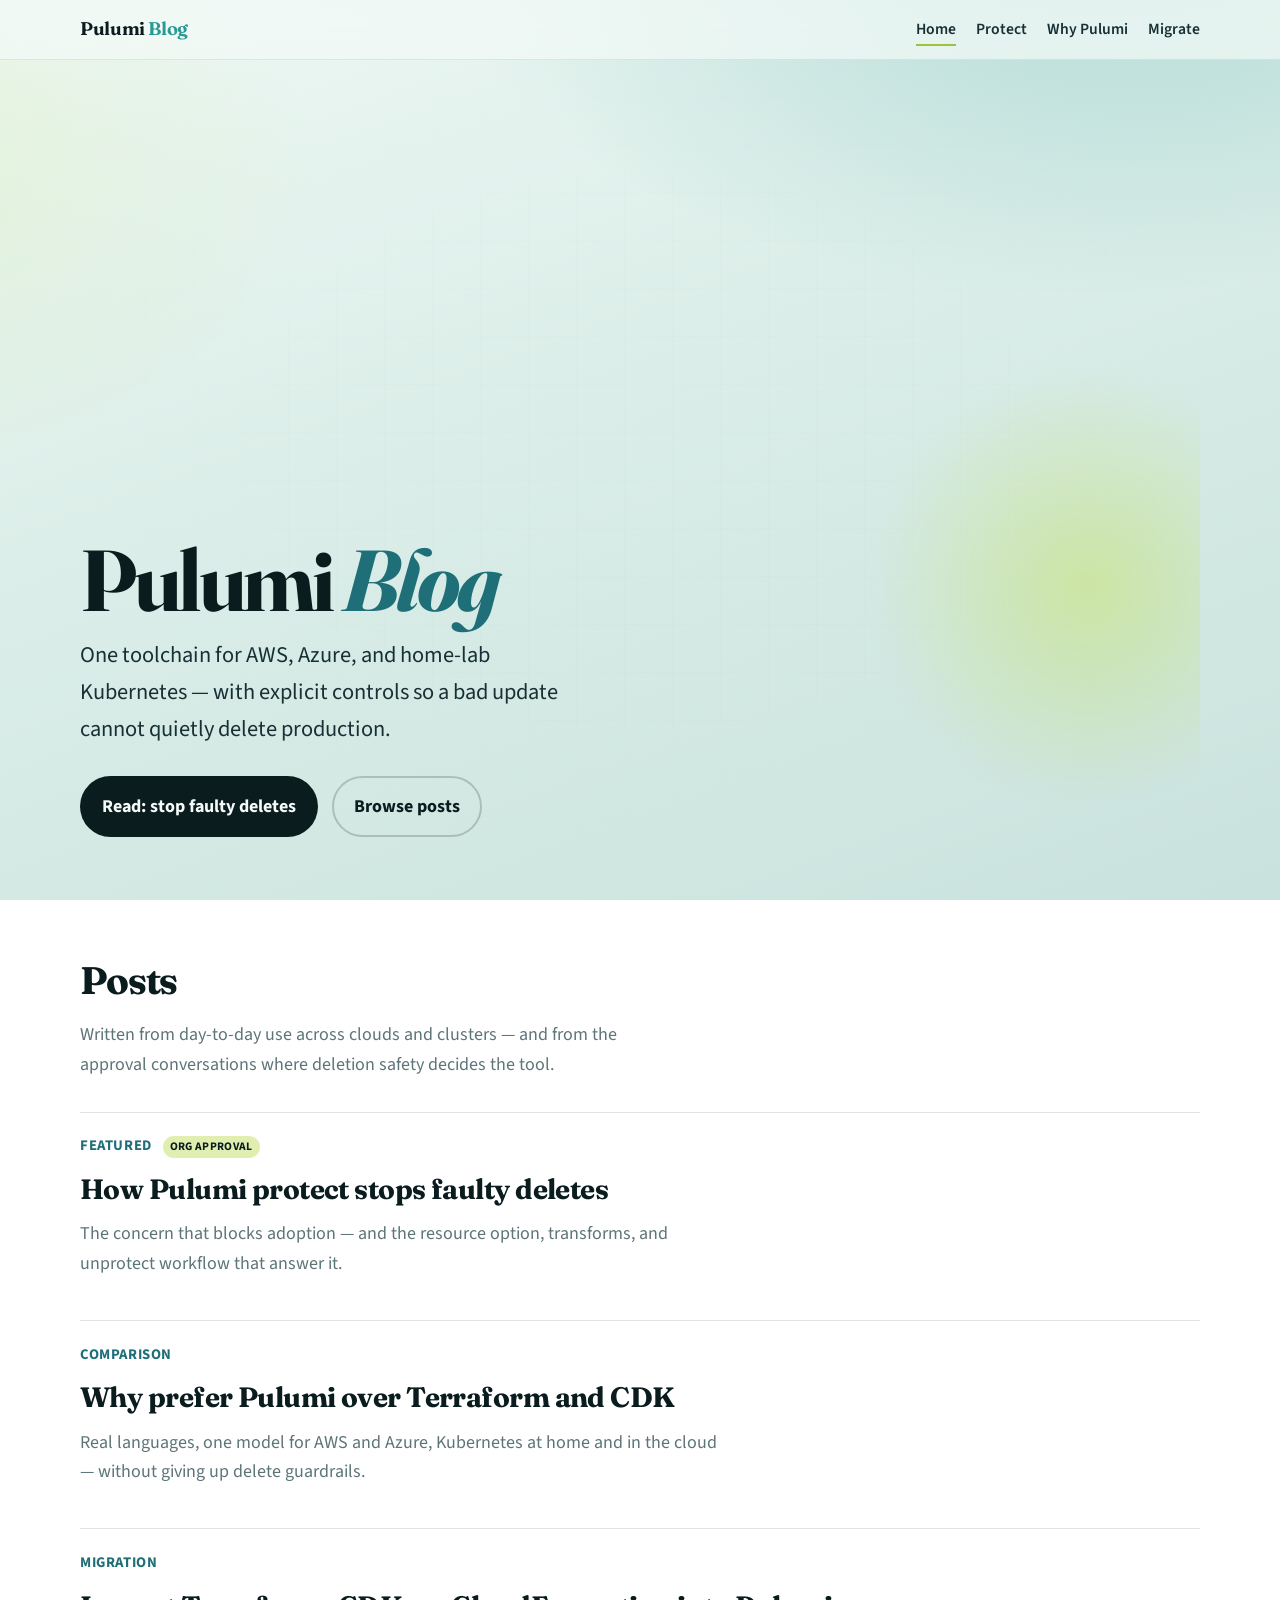
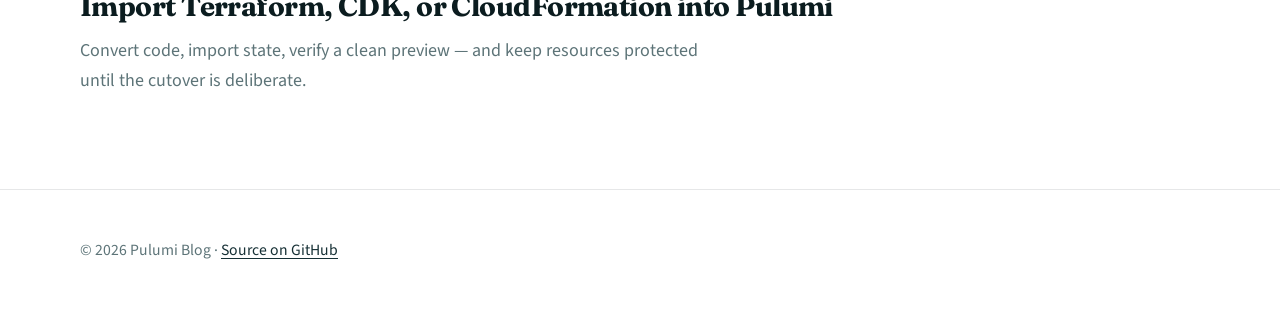
==== index.html @ 402608b0 "Add Pulumi GitHub Pages blog on protect and migration Static site with home page and three posts: wh" ====
<!DOCTYPE html>
<html lang="en">
  <head>
    <meta charset="utf-8" />
    <meta name="viewport" content="width=device-width, initial-scale=1" />
    <title>Pulumi Blog — Safe infrastructure as code</title>
    <meta
      name="description"
      content="Notes on preferring Pulumi for AWS, Azure, and Kubernetes — and how protect stops faulty deletes."
    />
    <link rel="preconnect" href="https://fonts.googleapis.com" />
    <link rel="preconnect" href="https://fonts.gstatic.com" crossorigin />
    <link
      href="https://fonts.googleapis.com/css2?family=Fraunces:opsz,wght@9..144,500;9..144,650;9..144,700&family=IBM+Plex+Mono:wght@400;500&family=Source+Sans+3:wght@400;600;700&display=swap"
      rel="stylesheet"
    />
    <link rel="stylesheet" href="assets/css/styles.css" />
  </head>
  <body>
    <header class="site-header">
      <div class="site-header__inner">
        <a class="brand" href="./">Pulumi <span>Blog</span></a>
        <nav class="nav" aria-label="Primary">
          <a href="./" aria-current="page">Home</a>
          <a href="posts/pulumi-protect.html">Protect</a>
          <a href="posts/why-pulumi.html">Why Pulumi</a>
          <a href="posts/migrate-to-pulumi.html">Migrate</a>
        </nav>
      </div>
    </header>

    <main>
      <section class="hero wrap">
        <div class="hero__glow" aria-hidden="true"></div>
        <div class="hero__copy">
          <h1 class="hero__brand">Pulumi <em>Blog</em></h1>
          <p class="hero__lede">
            One toolchain for AWS, Azure, and home-lab Kubernetes — with explicit
            controls so a bad update cannot quietly delete production.
          </p>
          <div class="cta-row">
            <a class="btn btn--primary" href="posts/pulumi-protect.html"
              >Read: stop faulty deletes</a
            >
            <a class="btn btn--ghost" href="#posts">Browse posts</a>
          </div>
        </div>
      </section>

      <section class="section wrap" id="posts">
        <h2 class="section__title">Posts</h2>
        <p class="section__lede">
          Written from day-to-day use across clouds and clusters — and from the
          approval conversations where deletion safety decides the tool.
        </p>
        <ul class="post-list">
          <li data-reveal>
            <a class="post-link" href="posts/pulumi-protect.html">
              <div class="post-link__meta">
                Featured <span class="featured-mark">Org approval</span>
              </div>
              <h3 class="post-link__title">
                How Pulumi protect stops faulty deletes
              </h3>
              <p class="post-link__excerpt">
                The concern that blocks adoption — and the resource option,
                transforms, and unprotect workflow that answer it.
              </p>
            </a>
          </li>
          <li data-reveal>
            <a class="post-link" href="posts/why-pulumi.html">
              <div class="post-link__meta">Comparison</div>
              <h3 class="post-link__title">
                Why prefer Pulumi over Terraform and CDK
              </h3>
              <p class="post-link__excerpt">
                Real languages, one model for AWS and Azure, Kubernetes at home
                and in the cloud — without giving up delete guardrails.
              </p>
            </a>
          </li>
          <li data-reveal>
            <a class="post-link" href="posts/migrate-to-pulumi.html">
              <div class="post-link__meta">Migration</div>
              <h3 class="post-link__title">
                Import Terraform, CDK, or CloudFormation into Pulumi
              </h3>
              <p class="post-link__excerpt">
                Convert code, import state, verify a clean preview — and keep
                resources protected until the cutover is deliberate.
              </p>
            </a>
          </li>
        </ul>
      </section>
    </main>

    <footer class="site-footer">
      <div class="site-footer__inner">
        <p>
          © <span data-year></span> Pulumi Blog ·
          <a href="https://github.com/pramodshanmugam/pulumi-blog">Source on GitHub</a>
        </p>
      </div>
    </footer>
    <script src="assets/js/main.js"></script>
  </body>
</html>
---- assets/css/styles.css ----
:root {
  --ink: #0b1c1f;
  --ink-soft: #163035;
  --teal: #1f6f78;
  --teal-bright: #2a9a96;
  --mist: #d7ece8;
  --paper: #f3faf7;
  --lime: #c6e26e;
  --lime-deep: #9fc23a;
  --warn: #e8a05c;
  --muted: #5d7478;
  --code-bg: #102428;
  --shadow: 0 24px 60px rgba(11, 28, 31, 0.18);
  --radius: 1.25rem;
  --font-display: "Fraunces", Georgia, serif;
  --font-body: "Source Sans 3", "Segoe UI", sans-serif;
  --font-mono: "IBM Plex Mono", ui-monospace, monospace;
  --max: 70rem;
  --prose: 44rem;
}

*,
*::before,
*::after {
  box-sizing: border-box;
}

html {
  scroll-behavior: smooth;
}

body {
  margin: 0;
  min-height: 100vh;
  color: var(--ink);
  font-family: var(--font-body);
  font-size: 1.125rem;
  line-height: 1.65;
  background:
    radial-gradient(1200px 700px at 85% -10%, rgba(42, 154, 150, 0.28), transparent 55%),
    radial-gradient(900px 600px at -10% 20%, rgba(198, 226, 110, 0.18), transparent 50%),
    linear-gradient(160deg, #eef8f4 0%, #dceee9 42%, #c9e2dd 100%);
  background-attachment: fixed;
}

body::before {
  content: "";
  position: fixed;
  inset: 0;
  pointer-events: none;
  opacity: 0.35;
  background-image:
    linear-gradient(rgba(11, 28, 31, 0.03) 1px, transparent 1px),
    linear-gradient(90deg, rgba(11, 28, 31, 0.03) 1px, transparent 1px);
  background-size: 48px 48px;
  mask-image: radial-gradient(ellipse at center, black 30%, transparent 75%);
  z-index: -1;
}

a {
  color: var(--teal);
  text-decoration-thickness: 0.08em;
  text-underline-offset: 0.18em;
  transition: color 160ms ease, text-decoration-color 160ms ease;
}

a:hover {
  color: var(--ink);
}

img {
  max-width: 100%;
  display: block;
}

.site-header {
  position: sticky;
  top: 0;
  z-index: 20;
  backdrop-filter: blur(14px);
  background: rgba(243, 250, 247, 0.72);
  border-bottom: 1px solid rgba(31, 111, 120, 0.12);
}

.site-header__inner,
.site-footer__inner,
.wrap {
  width: min(100% - 2rem, var(--max));
  margin-inline: auto;
}

.site-header__inner {
  display: flex;
  align-items: center;
  justify-content: space-between;
  gap: 1rem;
  padding: 0.9rem 0;
}

.brand {
  font-family: var(--font-display);
  font-weight: 650;
  font-size: 1.15rem;
  letter-spacing: -0.02em;
  color: var(--ink);
  text-decoration: none;
}

.brand span {
  color: var(--teal-bright);
}

.nav {
  display: flex;
  gap: 1.25rem;
  flex-wrap: wrap;
}

.nav a {
  color: var(--ink-soft);
  text-decoration: none;
  font-weight: 600;
  font-size: 0.98rem;
  position: relative;
}

.nav a::after {
  content: "";
  position: absolute;
  left: 0;
  bottom: -0.2rem;
  width: 100%;
  height: 2px;
  background: var(--lime-deep);
  transform: scaleX(0);
  transform-origin: left;
  transition: transform 220ms ease;
}

.nav a:hover::after,
.nav a[aria-current="page"]::after {
  transform: scaleX(1);
}

.hero {
  min-height: calc(100vh - 4.2rem);
  display: grid;
  align-items: end;
  padding: 4rem 0 3.5rem;
  position: relative;
  overflow: hidden;
}

.hero__glow {
  position: absolute;
  inset: auto -10% 10% auto;
  width: min(42vw, 28rem);
  aspect-ratio: 1;
  border-radius: 50%;
  background: radial-gradient(circle, rgba(198, 226, 110, 0.55), transparent 68%);
  filter: blur(8px);
  animation: drift 10s ease-in-out infinite alternate;
  pointer-events: none;
}

.hero__copy {
  position: relative;
  max-width: 38rem;
  animation: rise 700ms ease both;
}

.hero__brand {
  margin: 0 0 1rem;
  font-family: var(--font-display);
  font-size: clamp(3rem, 8vw, 5.4rem);
  line-height: 0.95;
  letter-spacing: -0.04em;
  color: var(--ink);
}

.hero__brand em {
  font-style: italic;
  color: var(--teal);
}

.hero__lede {
  margin: 0 0 1.75rem;
  font-size: clamp(1.15rem, 2.4vw, 1.4rem);
  color: var(--ink-soft);
  max-width: 32rem;
}

.cta-row {
  display: flex;
  flex-wrap: wrap;
  gap: 0.85rem;
}

.btn {
  display: inline-flex;
  align-items: center;
  justify-content: center;
  gap: 0.4rem;
  padding: 0.85rem 1.25rem;
  border-radius: 999px;
  font-weight: 700;
  text-decoration: none;
  border: 2px solid transparent;
  transition: transform 180ms ease, background 180ms ease, color 180ms ease, border-color 180ms ease;
}

.btn:hover {
  transform: translateY(-2px);
}

.btn--primary {
  background: var(--ink);
  color: var(--paper);
}

.btn--primary:hover {
  background: var(--teal);
  color: white;
}

.btn--ghost {
  background: transparent;
  color: var(--ink);
  border-color: rgba(11, 28, 31, 0.2);
}

.btn--ghost:hover {
  border-color: var(--teal);
  color: var(--teal);
}

.section {
  padding: 3.5rem 0 4.5rem;
}

.section__title {
  margin: 0 0 0.5rem;
  font-family: var(--font-display);
  font-size: clamp(1.8rem, 3.5vw, 2.4rem);
  letter-spacing: -0.03em;
}

.section__lede {
  margin: 0 0 2rem;
  color: var(--muted);
  max-width: 36rem;
}

.post-list {
  list-style: none;
  margin: 0;
  padding: 0;
  display: grid;
  gap: 1.25rem;
}

.post-list li {
  opacity: 0;
  transform: translateY(16px);
  transition: opacity 500ms ease, transform 500ms ease;
}

.post-list li.is-visible {
  opacity: 1;
  transform: none;
}

.post-link {
  display: grid;
  gap: 0.45rem;
  padding: 1.35rem 0;
  border-top: 1px solid rgba(11, 28, 31, 0.12);
  text-decoration: none;
  color: inherit;
}

.post-link:hover .post-link__title {
  color: var(--teal);
}

.post-link__meta {
  font-size: 0.92rem;
  font-weight: 700;
  letter-spacing: 0.04em;
  text-transform: uppercase;
  color: var(--teal);
}

.post-link__title {
  margin: 0;
  font-family: var(--font-display);
  font-size: clamp(1.35rem, 2.5vw, 1.75rem);
  letter-spacing: -0.02em;
  transition: color 160ms ease;
}

.post-link__excerpt {
  margin: 0;
  color: var(--muted);
  max-width: 40rem;
}

.featured-mark {
  display: inline-block;
  margin-left: 0.45rem;
  padding: 0.1rem 0.45rem;
  border-radius: 999px;
  background: rgba(198, 226, 110, 0.55);
  color: var(--ink);
  font-size: 0.72rem;
  font-weight: 700;
  letter-spacing: 0.03em;
  text-transform: uppercase;
  vertical-align: middle;
}

.site-footer {
  border-top: 1px solid rgba(11, 28, 31, 0.1);
  padding: 2rem 0 2.5rem;
  color: var(--muted);
  font-size: 0.98rem;
}

.site-footer a {
  color: var(--ink-soft);
}

.post-page {
  padding: 2.5rem 0 4rem;
}

.post-header {
  max-width: var(--prose);
  margin: 0 auto 2.5rem;
  animation: rise 650ms ease both;
}

.post-header__meta {
  margin: 0 0 0.75rem;
  font-size: 0.92rem;
  font-weight: 700;
  letter-spacing: 0.04em;
  text-transform: uppercase;
  color: var(--teal);
}

.post-header h1 {
  margin: 0 0 1rem;
  font-family: var(--font-display);
  font-size: clamp(2.1rem, 5vw, 3.2rem);
  line-height: 1.08;
  letter-spacing: -0.035em;
}

.post-header p {
  margin: 0;
  color: var(--ink-soft);
  font-size: 1.2rem;
}

.prose {
  max-width: var(--prose);
  margin: 0 auto;
}

.prose h2 {
  margin: 2.4rem 0 0.8rem;
  font-family: var(--font-display);
  font-size: 1.65rem;
  letter-spacing: -0.02em;
}

.prose h3 {
  margin: 1.8rem 0 0.6rem;
  font-family: var(--font-display);
  font-size: 1.25rem;
}

.prose p,
.prose ul,
.prose ol {
  margin: 0 0 1.1rem;
}

.prose li + li {
  margin-top: 0.35rem;
}

.prose code {
  font-family: var(--font-mono);
  font-size: 0.9em;
  background: rgba(31, 111, 120, 0.1);
  padding: 0.1em 0.35em;
  border-radius: 0.35em;
}

.prose pre {
  margin: 0 0 1.4rem;
  padding: 1rem 1.1rem;
  overflow-x: auto;
  background: var(--code-bg);
  color: #dff5ef;
  border-radius: 0.9rem;
  box-shadow: var(--shadow);
}

.prose pre code {
  background: none;
  padding: 0;
  color: inherit;
  font-size: 0.88rem;
  line-height: 1.55;
}

.callout {
  margin: 1.5rem 0;
  padding: 1rem 1.15rem;
  border-left: 4px solid var(--lime-deep);
  background: rgba(255, 255, 255, 0.55);
  border-radius: 0 0.8rem 0.8rem 0;
}

.callout strong {
  color: var(--ink);
}

.checklist {
  list-style: none;
  padding: 0;
  margin: 1rem 0 1.5rem;
}

.checklist li {
  position: relative;
  padding-left: 1.6rem;
  margin-bottom: 0.55rem;
}

.checklist li::before {
  content: "";
  position: absolute;
  left: 0;
  top: 0.45rem;
  width: 0.7rem;
  height: 0.7rem;
  border-radius: 0.2rem;
  background: var(--lime);
  box-shadow: inset 0 0 0 2px var(--ink);
}

.post-nav {
  max-width: var(--prose);
  margin: 3rem auto 0;
  padding-top: 1.5rem;
  border-top: 1px solid rgba(11, 28, 31, 0.12);
  display: flex;
  flex-wrap: wrap;
  justify-content: space-between;
  gap: 1rem;
}

.post-nav a {
  font-weight: 700;
  text-decoration: none;
}

.post-nav a:hover {
  text-decoration: underline;
}

@keyframes rise {
  from {
    opacity: 0;
    transform: translateY(18px);
  }
  to {
    opacity: 1;
    transform: none;
  }
}

@keyframes drift {
  from {
    transform: translate3d(0, 0, 0) scale(1);
  }
  to {
    transform: translate3d(-18px, -22px, 0) scale(1.08);
  }
}

@media (max-width: 640px) {
  .site-header__inner {
    flex-direction: column;
    align-items: flex-start;
  }

  .hero {
    min-height: auto;
    padding-top: 3rem;
  }

  .cta-row {
    flex-direction: column;
    align-items: stretch;
  }
}

@media (prefers-reduced-motion: reduce) {
  html {
    scroll-behavior: auto;
  }

  .hero__copy,
  .post-header,
  .hero__glow,
  .post-list li {
    animation: none !important;
    transition: none !important;
    opacity: 1 !important;
    transform: none !important;
  }
}
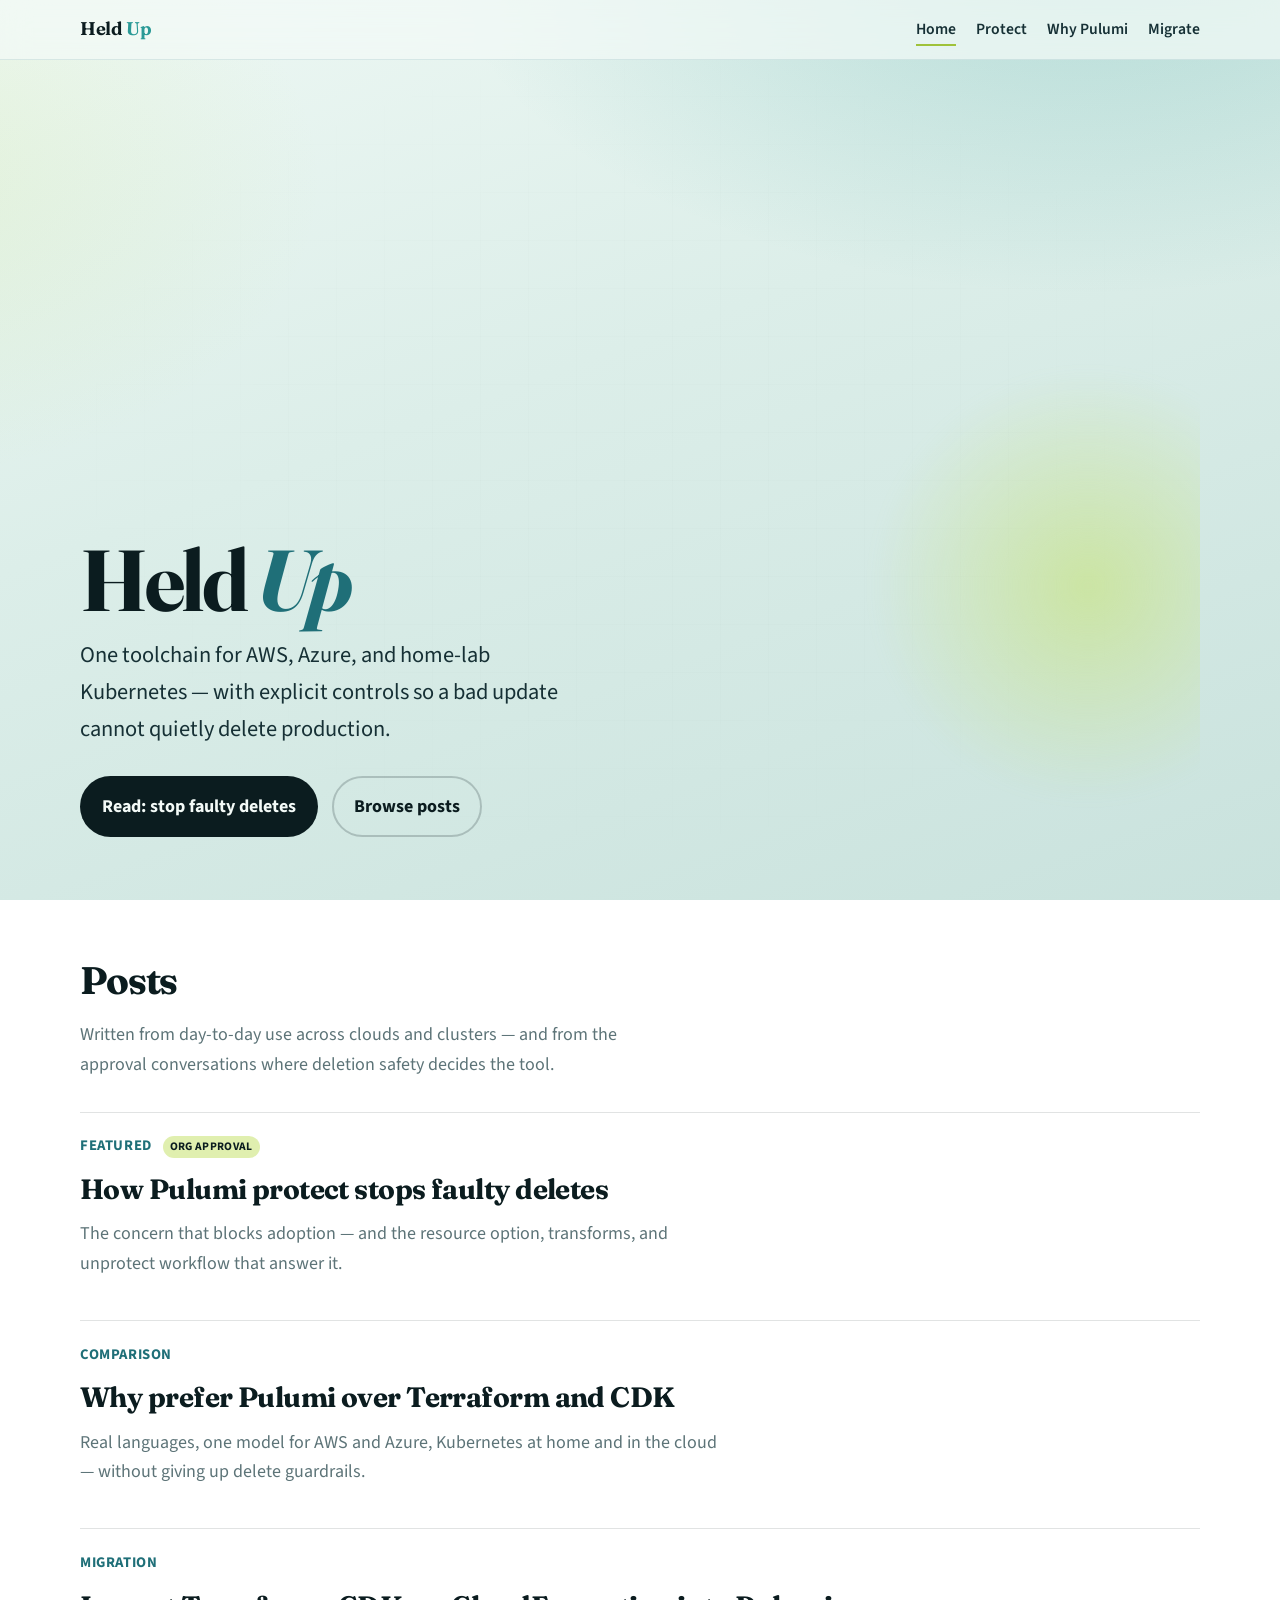
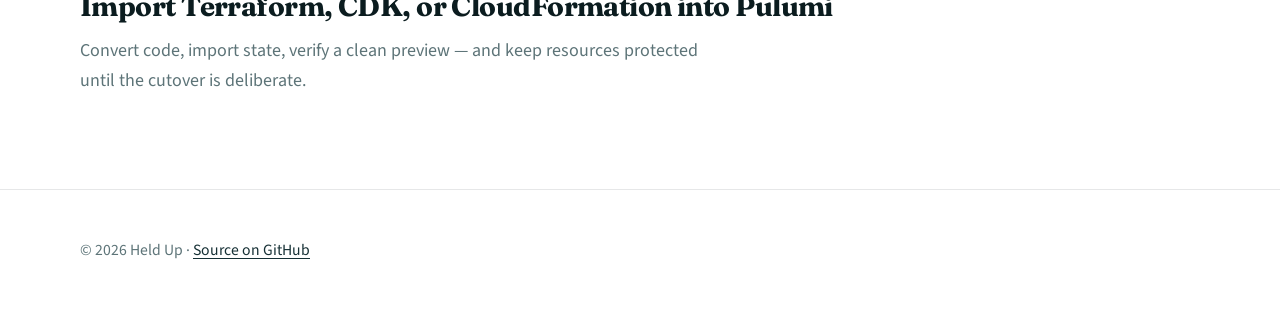
==== commit b880f999: "Rebrand site from Pulumi Blog to Held Up Stronger brand name that nods to protect holding destructiv" ====
--- a/index.html
+++ b/index.html
@@ -3,10 +3,10 @@
   <head>
     <meta charset="utf-8" />
     <meta name="viewport" content="width=device-width, initial-scale=1" />
-    <title>Pulumi Blog — Safe infrastructure as code</title>
+    <title>Held Up — Safe Pulumi for AWS, Azure, and Kubernetes</title>
     <meta
       name="description"
-      content="Notes on preferring Pulumi for AWS, Azure, and Kubernetes — and how protect stops faulty deletes."
+      content="Held Up: notes on preferring Pulumi for AWS, Azure, and Kubernetes — and how protect stops faulty deletes."
     />
     <link rel="preconnect" href="https://fonts.googleapis.com" />
     <link rel="preconnect" href="https://fonts.gstatic.com" crossorigin />
@@ -19,7 +19,7 @@
   <body>
     <header class="site-header">
       <div class="site-header__inner">
-        <a class="brand" href="./">Pulumi <span>Blog</span></a>
+        <a class="brand" href="./">Held <span>Up</span></a>
         <nav class="nav" aria-label="Primary">
           <a href="./" aria-current="page">Home</a>
           <a href="posts/pulumi-protect.html">Protect</a>
@@ -33,7 +33,7 @@
       <section class="hero wrap">
         <div class="hero__glow" aria-hidden="true"></div>
         <div class="hero__copy">
-          <h1 class="hero__brand">Pulumi <em>Blog</em></h1>
+          <h1 class="hero__brand">Held <em>Up</em></h1>
           <p class="hero__lede">
             One toolchain for AWS, Azure, and home-lab Kubernetes — with explicit
             controls so a bad update cannot quietly delete production.
@@ -99,7 +99,7 @@
     <footer class="site-footer">
       <div class="site-footer__inner">
         <p>
-          © <span data-year></span> Pulumi Blog ·
+          © <span data-year></span> Held Up ·
           <a href="https://github.com/pramodshanmugam/pulumi-blog">Source on GitHub</a>
         </p>
       </div>
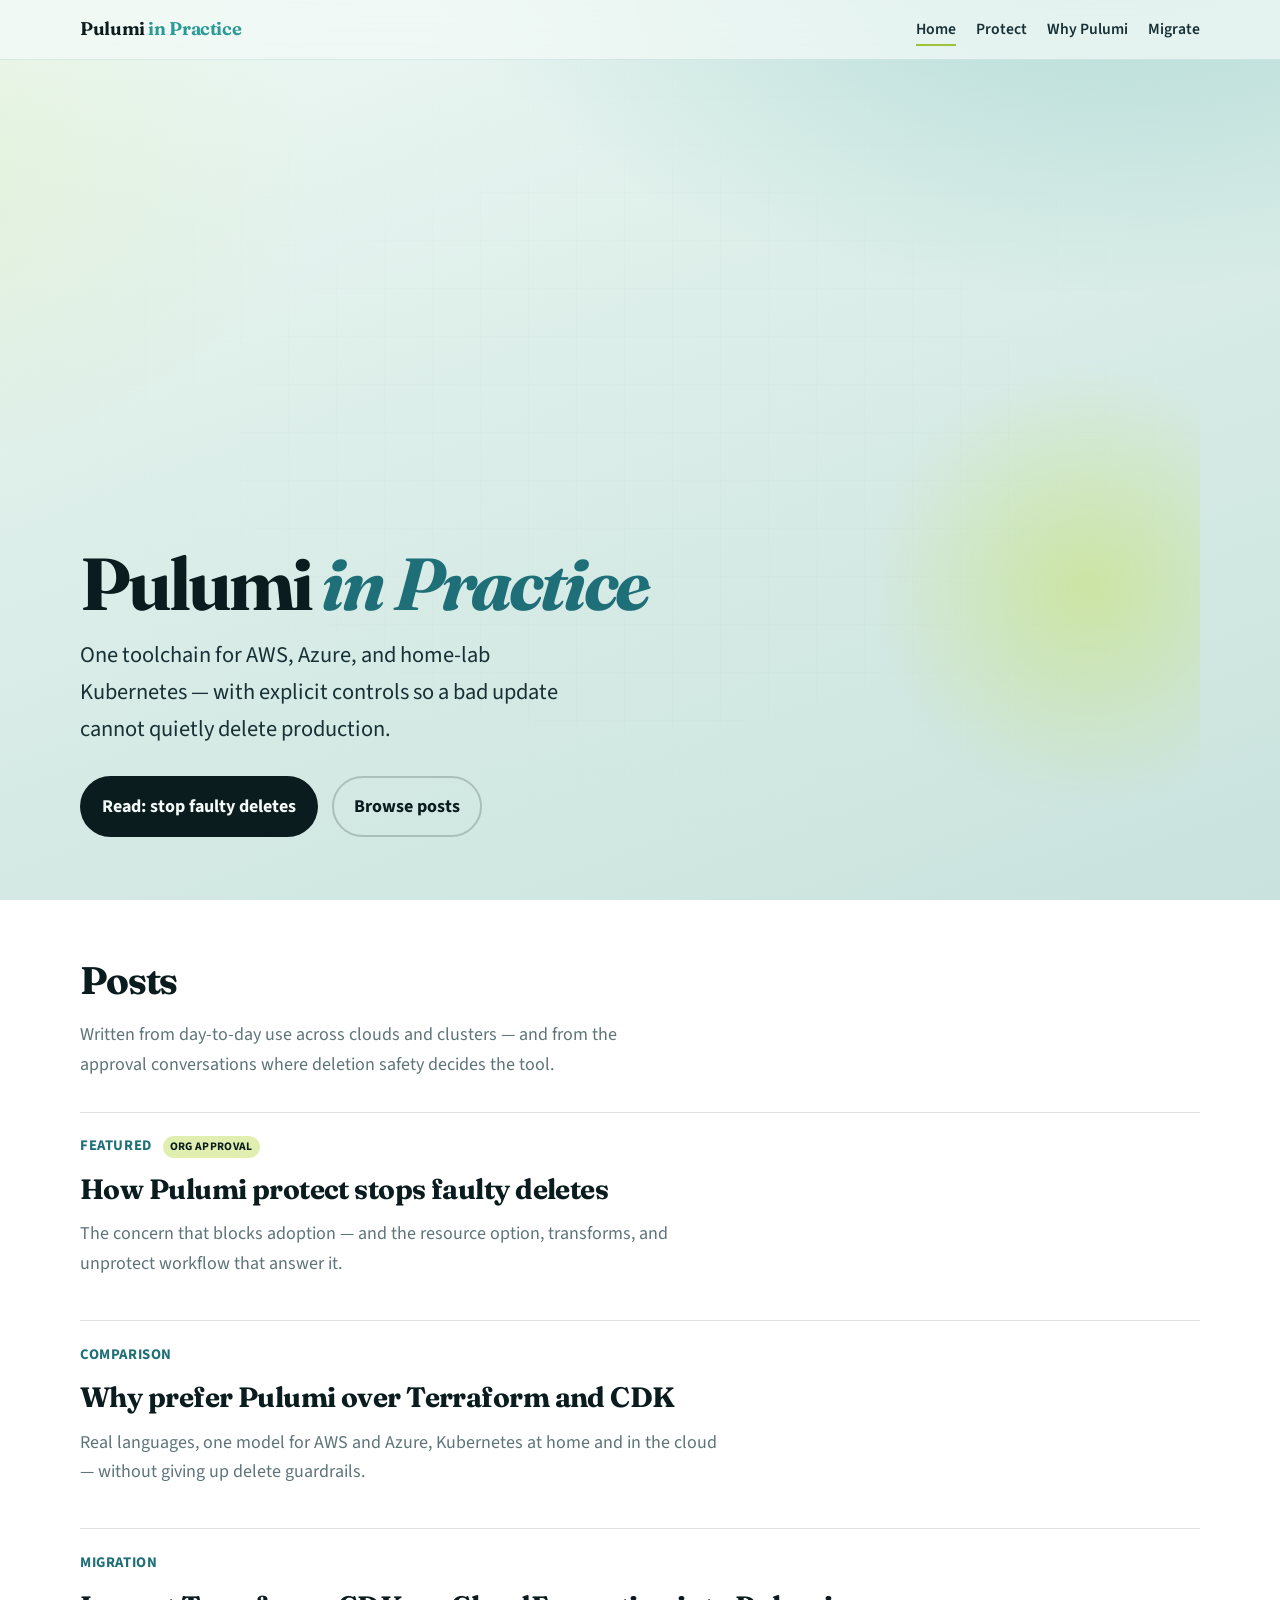
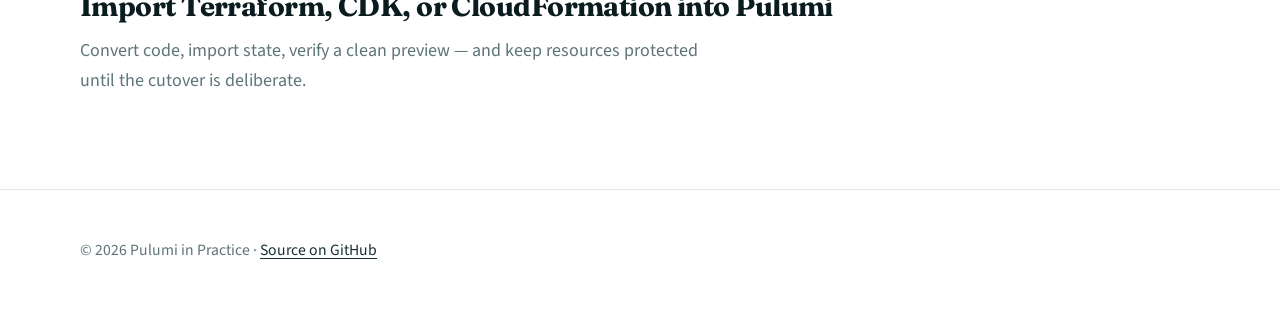
==== commit 0fb5bb1e: "Rename site brand to Pulumi in Practice Update nav, hero, titles, footer, and README; tune hero type" ====
--- a/index.html
+++ b/index.html
@@ -3,10 +3,10 @@
   <head>
     <meta charset="utf-8" />
     <meta name="viewport" content="width=device-width, initial-scale=1" />
-    <title>Held Up — Safe Pulumi for AWS, Azure, and Kubernetes</title>
+    <title>Pulumi in Practice — Safe infrastructure as code</title>
     <meta
       name="description"
-      content="Held Up: notes on preferring Pulumi for AWS, Azure, and Kubernetes — and how protect stops faulty deletes."
+      content="Pulumi in Practice: notes on preferring Pulumi for AWS, Azure, and Kubernetes — and how protect stops faulty deletes."
     />
     <link rel="preconnect" href="https://fonts.googleapis.com" />
     <link rel="preconnect" href="https://fonts.gstatic.com" crossorigin />
@@ -19,7 +19,7 @@
   <body>
     <header class="site-header">
       <div class="site-header__inner">
-        <a class="brand" href="./">Held <span>Up</span></a>
+        <a class="brand" href="./">Pulumi <span>in Practice</span></a>
         <nav class="nav" aria-label="Primary">
           <a href="./" aria-current="page">Home</a>
           <a href="posts/pulumi-protect.html">Protect</a>
@@ -33,7 +33,7 @@
       <section class="hero wrap">
         <div class="hero__glow" aria-hidden="true"></div>
         <div class="hero__copy">
-          <h1 class="hero__brand">Held <em>Up</em></h1>
+          <h1 class="hero__brand">Pulumi <em>in Practice</em></h1>
           <p class="hero__lede">
             One toolchain for AWS, Azure, and home-lab Kubernetes — with explicit
             controls so a bad update cannot quietly delete production.
@@ -99,7 +99,7 @@
     <footer class="site-footer">
       <div class="site-footer__inner">
         <p>
-          © <span data-year></span> Held Up ·
+          © <span data-year></span> Pulumi in Practice ·
           <a href="https://github.com/pramodshanmugam/pulumi-blog">Source on GitHub</a>
         </p>
       </div>
--- a/assets/css/styles.css
+++ b/assets/css/styles.css
@@ -172,10 +172,11 @@
 .hero__brand {
   margin: 0 0 1rem;
   font-family: var(--font-display);
-  font-size: clamp(3rem, 8vw, 5.4rem);
-  line-height: 0.95;
+  font-size: clamp(2.4rem, 7vw, 4.6rem);
+  line-height: 1.02;
   letter-spacing: -0.04em;
   color: var(--ink);
+  max-width: 12ch;
 }
 
 .hero__brand em {
